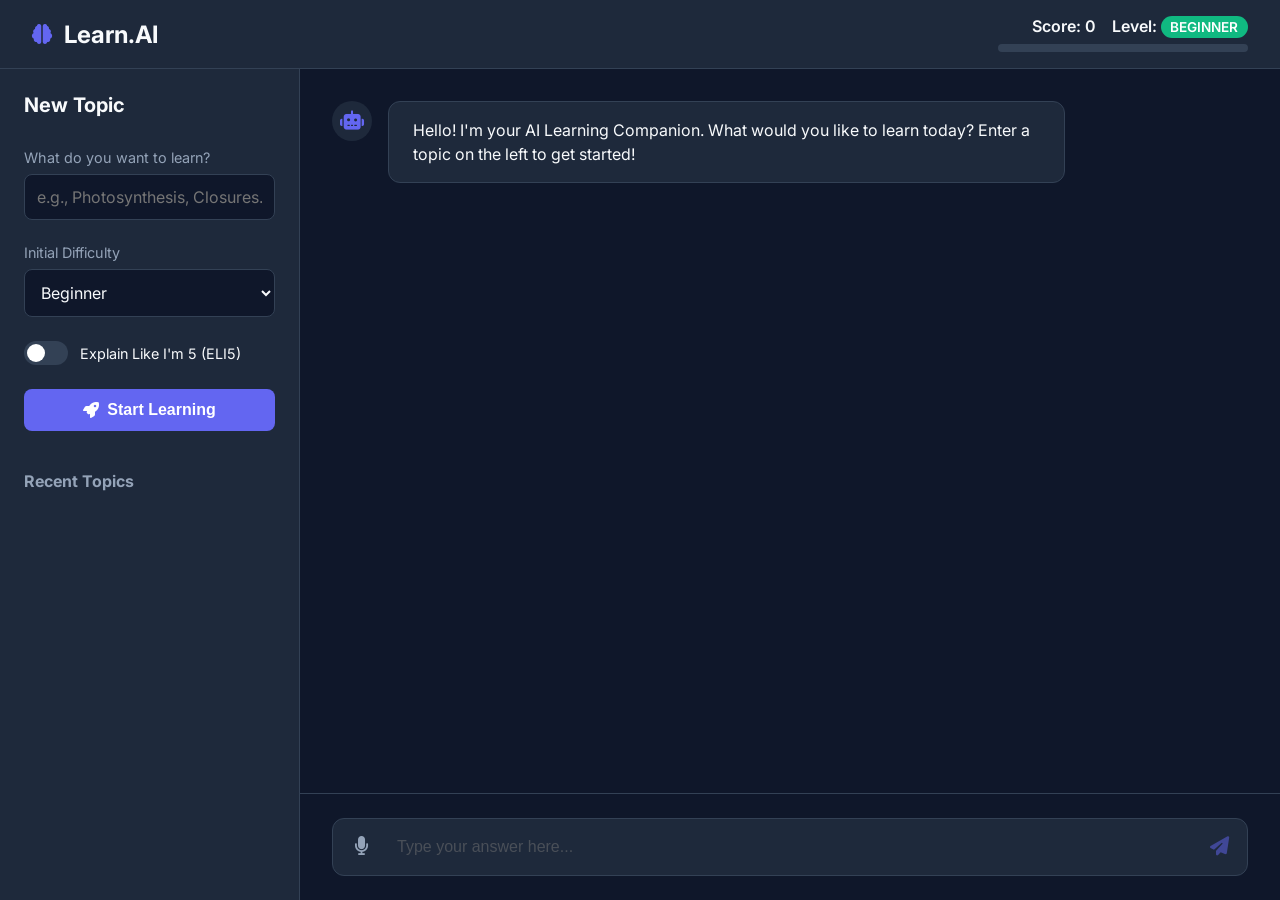
==== public/index.html @ 270e23f8 "Configure Firebase hosting and add public directory" ====
<!DOCTYPE html>
<html lang="en">
<head>
    <meta charset="UTF-8">
    <meta name="viewport" content="width=device-width, initial-scale=1.0">
    <title>AI Learning Companion</title>
    <link rel="stylesheet" href="style.css">
    <link rel="preconnect" href="https://fonts.googleapis.com">
    <link rel="preconnect" href="https://fonts.gstatic.com" crossorigin>
    <link href="https://fonts.googleapis.com/css2?family=Inter:wght@400;500;600;700&display=swap" rel="stylesheet">
    <!-- Use FontAwesome for icons -->
    <link rel="stylesheet" href="https://cdnjs.cloudflare.com/ajax/libs/font-awesome/6.4.0/css/all.min.css">
</head>
<body>
    <div class="app-container">
        <!-- Header -->
        <header class="app-header">
            <div class="logo">
                <i class="fa-solid fa-brain"></i>
                <h1>Learn.AI</h1>
            </div>
            <div class="score-container">
                <div class="score-info">
                    <span>Score: <span id="user-score">0</span></span>
                    <span>Level: <span id="user-level" class="level-badge beginner">Beginner</span></span>
                </div>
                <div class="progress-bar-bg" aria-label="Learning Progress" role="progressbar" aria-valuenow="0" aria-valuemin="0" aria-valuemax="100">
                    <div class="progress-bar-fill" id="progress-bar"></div>
                </div>
            </div>
        </header>

        <!-- Main Layout -->
        <div class="main-content">
            <!-- Sidebar / Settings -->
            <aside class="sidebar">
                <h2>New Topic</h2>
                <div class="input-group">
                    <label for="topic-input">What do you want to learn?</label>
                    <input type="text" id="topic-input" placeholder="e.g., Photosynthesis, Closures..." aria-label="Topic to learn">
                </div>
                
                <div class="input-group">
                    <label for="difficulty-select">Initial Difficulty</label>
                    <select id="difficulty-select" aria-label="Select difficulty level">
                        <option value="beginner">Beginner</option>
                        <option value="intermediate">Intermediate</option>
                        <option value="advanced">Advanced</option>
                    </select>
                </div>

                <div class="toggle-group">
                    <label class="switch" aria-label="Toggle Explain Like I'm 5">
                        <input type="checkbox" id="eli5-toggle">
                        <span class="slider round"></span>
                    </label>
                    <span>Explain Like I'm 5 (ELI5)</span>
                </div>

                <button id="start-learning-btn" class="primary-btn">
                    <i class="fa-solid fa-rocket"></i> Start Learning
                </button>
                
                <div class="history-section">
                    <h3>Recent Topics</h3>
                    <ul id="history-list">
                        <!-- History items injected here -->
                    </ul>
                </div>
            </aside>

            <!-- Chat Interface -->
            <main class="chat-container">
                <div class="chat-messages" id="chat-messages" aria-live="polite">
                    <!-- Welcome Message -->
                    <div class="message ai-message">
                        <div class="avatar"><i class="fa-solid fa-robot"></i></div>
                        <div class="message-content">
                            <p>Hello! I'm your AI Learning Companion. What would you like to learn today? Enter a topic on the left to get started!</p>
                        </div>
                    </div>
                </div>

                <!-- Input Area -->
                <div class="chat-input-area">
                    <div class="input-wrapper">
                        <button id="mic-btn" class="icon-btn" aria-label="Voice Input">
                            <i class="fa-solid fa-microphone"></i>
                        </button>
                        <input type="text" id="chat-input" placeholder="Type your answer here..." aria-label="Type your answer" disabled>
                        <button id="send-btn" class="icon-btn send-btn" aria-label="Send Message" disabled>
                            <i class="fa-solid fa-paper-plane"></i>
                        </button>
                    </div>
                    <div id="voice-status" class="voice-status hidden">Listening...</div>
                </div>
            </main>
        </div>
    </div>

    <script src="script.js"></script>
</body>
</html>
---- public/style.css ----
/* --- CSS Variables & Theme --- */
:root {
    --bg-color: #0f172a;
    --sidebar-bg: #1e293b;
    --chat-bg: #0f172a;
    --text-color: #f8fafc;
    --text-muted: #94a3b8;
    --accent-color: #6366f1;
    --accent-hover: #4f46e5;
    --border-color: #334155;
    
    --ai-msg-bg: #1e293b;
    --user-msg-bg: #6366f1;
    
    --success-color: #10b981;
    --warning-color: #f59e0b;
    --danger-color: #ef4444;

    --font-main: 'Inter', sans-serif;
    --border-radius: 12px;
}

/* --- Resets & Global --- */
* {
    box-sizing: border-box;
    margin: 0;
    padding: 0;
}

body {
    font-family: var(--font-main);
    background-color: var(--bg-color);
    color: var(--text-color);
    height: 100vh;
    display: flex;
    flex-direction: column;
    overflow: hidden;
}

/* --- Layout --- */
.app-container {
    display: flex;
    flex-direction: column;
    height: 100%;
}

.app-header {
    display: flex;
    justify-content: space-between;
    align-items: center;
    padding: 1rem 2rem;
    background-color: var(--sidebar-bg);
    border-bottom: 1px solid var(--border-color);
}

.logo {
    display: flex;
    align-items: center;
    gap: 0.75rem;
    color: var(--accent-color);
    font-size: 1.25rem;
}

.logo h1 {
    font-size: 1.5rem;
    font-weight: 700;
    color: var(--text-color);
}

/* --- Score & Progress --- */
.score-container {
    display: flex;
    flex-direction: column;
    align-items: flex-end;
    gap: 0.5rem;
    min-width: 250px;
}

.score-info {
    display: flex;
    gap: 1rem;
    font-weight: 600;
}

.level-badge {
    padding: 0.2rem 0.6rem;
    border-radius: 20px;
    font-size: 0.85rem;
    text-transform: uppercase;
}
.level-badge.beginner { background-color: var(--success-color); color: #fff; }
.level-badge.intermediate { background-color: var(--warning-color); color: #fff; }
.level-badge.advanced { background-color: var(--danger-color); color: #fff; }

.progress-bar-bg {
    width: 100%;
    height: 8px;
    background-color: var(--border-color);
    border-radius: 4px;
    overflow: hidden;
}

.progress-bar-fill {
    height: 100%;
    background-color: var(--accent-color);
    width: 0%;
    transition: width 0.5s ease-in-out;
}

/* --- Main Content --- */
.main-content {
    display: flex;
    flex: 1;
    overflow: hidden;
}

/* --- Sidebar --- */
.sidebar {
    width: 300px;
    background-color: var(--sidebar-bg);
    padding: 1.5rem;
    border-right: 1px solid var(--border-color);
    display: flex;
    flex-direction: column;
    gap: 1.5rem;
    overflow-y: auto;
}

.sidebar h2 {
    font-size: 1.25rem;
    margin-bottom: 0.5rem;
}

.input-group {
    display: flex;
    flex-direction: column;
    gap: 0.5rem;
}

.input-group label {
    font-size: 0.9rem;
    color: var(--text-muted);
}

.input-group input, .input-group select {
    padding: 0.75rem;
    border-radius: 8px;
    border: 1px solid var(--border-color);
    background-color: var(--bg-color);
    color: var(--text-color);
    font-family: inherit;
    font-size: 1rem;
}

.input-group input:focus, .input-group select:focus {
    outline: none;
    border-color: var(--accent-color);
    box-shadow: 0 0 0 2px rgba(99, 102, 241, 0.2);
}

/* Toggle Switch */
.toggle-group {
    display: flex;
    align-items: center;
    gap: 0.75rem;
    font-size: 0.9rem;
}
.switch {
    position: relative;
    display: inline-block;
    width: 44px;
    height: 24px;
}
.switch input {
    opacity: 0;
    width: 0;
    height: 0;
}
.slider {
    position: absolute;
    cursor: pointer;
    top: 0; left: 0; right: 0; bottom: 0;
    background-color: var(--border-color);
    transition: .4s;
}
.slider:before {
    position: absolute;
    content: "";
    height: 18px;
    width: 18px;
    left: 3px;
    bottom: 3px;
    background-color: white;
    transition: .4s;
}
input:checked + .slider {
    background-color: var(--accent-color);
}
input:checked + .slider:before {
    transform: translateX(20px);
}
.slider.round { border-radius: 24px; }
.slider.round:before { border-radius: 50%; }

.primary-btn {
    padding: 0.75rem;
    border: none;
    border-radius: 8px;
    background-color: var(--accent-color);
    color: white;
    font-weight: 600;
    font-size: 1rem;
    cursor: pointer;
    transition: background-color 0.2s;
    display: flex;
    justify-content: center;
    align-items: center;
    gap: 0.5rem;
}

.primary-btn:hover {
    background-color: var(--accent-hover);
}

.history-section h3 {
    font-size: 1rem;
    color: var(--text-muted);
    margin-bottom: 0.5rem;
    margin-top: 1rem;
}
#history-list {
    list-style: none;
    display: flex;
    flex-direction: column;
    gap: 0.5rem;
}
.history-item {
    padding: 0.5rem;
    background-color: var(--bg-color);
    border-radius: 6px;
    font-size: 0.9rem;
    cursor: pointer;
    border: 1px solid transparent;
    transition: border-color 0.2s;
}
.history-item:hover {
    border-color: var(--accent-color);
}

/* --- Chat Container --- */
.chat-container {
    flex: 1;
    display: flex;
    flex-direction: column;
    background-color: var(--chat-bg);
}

.chat-messages {
    flex: 1;
    padding: 2rem;
    overflow-y: auto;
    display: flex;
    flex-direction: column;
    gap: 1.5rem;
}

.message {
    display: flex;
    gap: 1rem;
    max-width: 80%;
    animation: fadeIn 0.3s ease-out;
}

@keyframes fadeIn {
    from { opacity: 0; transform: translateY(10px); }
    to { opacity: 1; transform: translateY(0); }
}

.message.user-message {
    align-self: flex-end;
    flex-direction: row-reverse;
}

.avatar {
    width: 40px;
    height: 40px;
    border-radius: 50%;
    background-color: var(--sidebar-bg);
    display: flex;
    align-items: center;
    justify-content: center;
    font-size: 1.2rem;
    flex-shrink: 0;
}
.ai-message .avatar { color: var(--accent-color); }
.user-message .avatar { background-color: var(--accent-color); color: white; }

.message-content {
    background-color: var(--ai-msg-bg);
    padding: 1rem 1.5rem;
    border-radius: var(--border-radius);
    line-height: 1.5;
    position: relative;
    border: 1px solid var(--border-color);
}

.user-message .message-content {
    background-color: var(--user-msg-bg);
    border-color: transparent;
}

.message-content p { margin-bottom: 0.75rem; }
.message-content p:last-child { margin-bottom: 0; }
.message-content ul, .message-content ol { margin-left: 1.5rem; margin-bottom: 0.75rem; }
.message-content h3, .message-content h4 { margin-top: 1rem; margin-bottom: 0.5rem; color: #fff; }

.quiz-block {
    background-color: rgba(99, 102, 241, 0.1);
    border: 1px solid var(--accent-color);
    padding: 1rem;
    border-radius: 8px;
    margin-top: 1rem;
}
.quiz-block h4 { color: var(--accent-color); margin-top: 0;}

/* Typing Indicator */
.typing-indicator {
    display: flex;
    gap: 0.3rem;
    padding: 0.5rem 0;
}
.dot {
    width: 8px;
    height: 8px;
    background-color: var(--text-muted);
    border-radius: 50%;
    animation: bounce 1.4s infinite ease-in-out both;
}
.dot:nth-child(1) { animation-delay: -0.32s; }
.dot:nth-child(2) { animation-delay: -0.16s; }
@keyframes bounce {
    0%, 80%, 100% { transform: scale(0); }
    40% { transform: scale(1); }
}

/* --- Input Area --- */
.chat-input-area {
    padding: 1.5rem 2rem;
    background-color: var(--chat-bg);
    border-top: 1px solid var(--border-color);
}

.input-wrapper {
    display: flex;
    gap: 0.5rem;
    background-color: var(--sidebar-bg);
    padding: 0.5rem;
    border-radius: 12px;
    border: 1px solid var(--border-color);
    align-items: center;
}

.input-wrapper:focus-within {
    border-color: var(--accent-color);
    box-shadow: 0 0 0 2px rgba(99, 102, 241, 0.2);
}

#chat-input {
    flex: 1;
    background: transparent;
    border: none;
    color: var(--text-color);
    font-size: 1rem;
    padding: 0.5rem;
}
#chat-input:focus { outline: none; }
#chat-input:disabled { opacity: 0.5; cursor: not-allowed; }

.icon-btn {
    background: transparent;
    border: none;
    color: var(--text-muted);
    width: 40px;
    height: 40px;
    border-radius: 8px;
    cursor: pointer;
    font-size: 1.2rem;
    display: flex;
    align-items: center;
    justify-content: center;
    transition: all 0.2s;
}
.icon-btn:hover:not(:disabled) {
    background-color: var(--bg-color);
    color: var(--text-color);
}
.icon-btn:disabled {
    opacity: 0.5;
    cursor: not-allowed;
}
.send-btn { color: var(--accent-color); }
.send-btn:hover:not(:disabled) { background-color: var(--accent-color); color: white; }

.voice-status {
    font-size: 0.8rem;
    color: var(--accent-color);
    margin-top: 0.5rem;
    text-align: center;
}
.hidden { display: none; }
.recording { color: var(--danger-color) !important; animation: pulse 1.5s infinite; }
@keyframes pulse {
    0% { transform: scale(1); }
    50% { transform: scale(1.1); }
    100% { transform: scale(1); }
}

/* Responsiveness */
@media (max-width: 768px) {
    .app-container { flex-direction: column; }
    .main-content { flex-direction: column; }
    .sidebar { width: 100%; border-right: none; border-bottom: 1px solid var(--border-color); max-height: 40vh; }
    .app-header { flex-direction: column; gap: 1rem; align-items: flex-start; }
    .score-container { align-items: flex-start; width: 100%; }
}
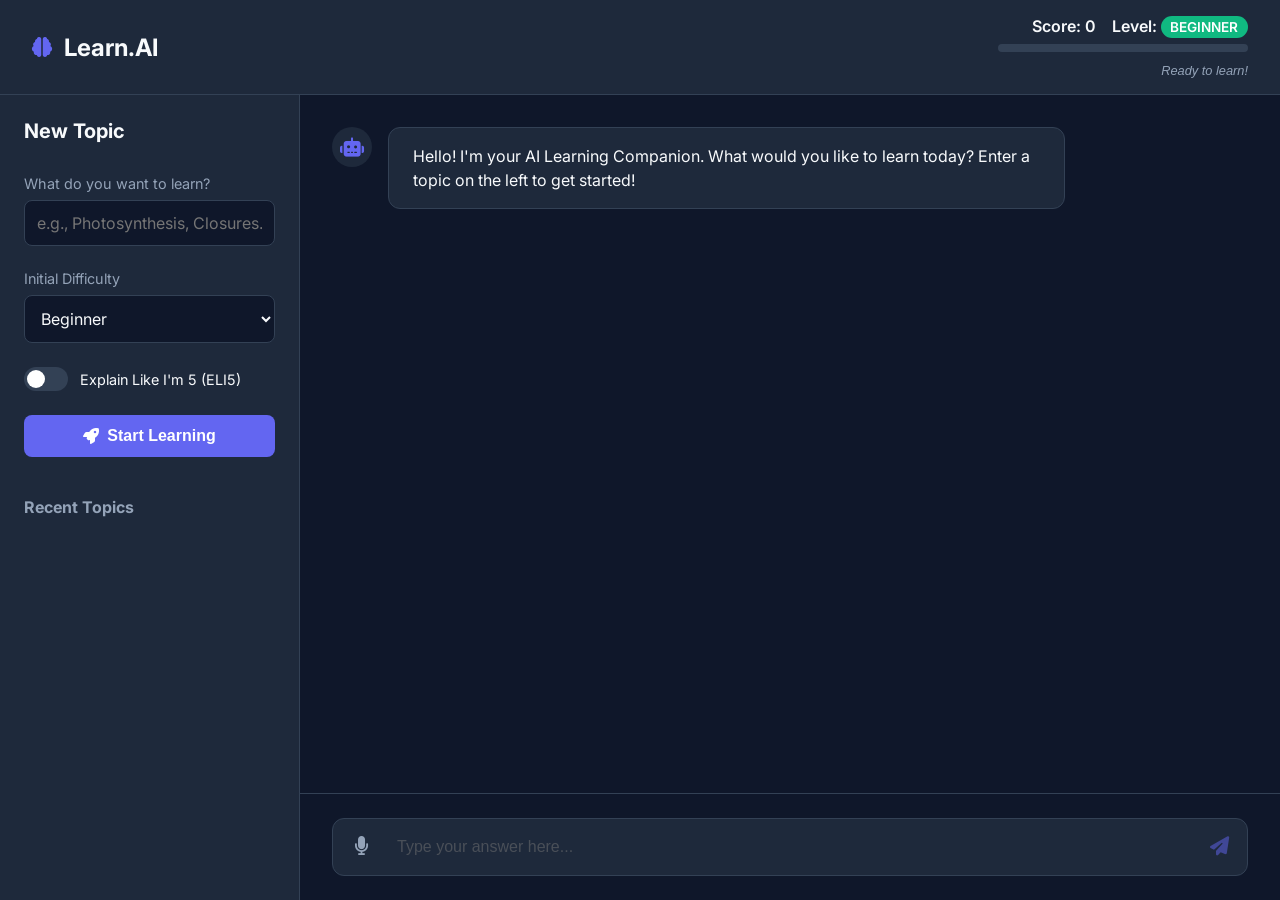
==== commit cba10e39: "more additional changes" ====
--- a/public/index.html
+++ b/public/index.html
@@ -27,6 +27,7 @@
                 <div class="progress-bar-bg" aria-label="Learning Progress" role="progressbar" aria-valuenow="0" aria-valuemin="0" aria-valuemax="100">
                     <div class="progress-bar-fill" id="progress-bar"></div>
                 </div>
+                <div id="score-feedback" class="score-feedback">Ready to learn!</div>
             </div>
         </header>
 
@@ -50,14 +51,14 @@
                 </div>
 
                 <div class="toggle-group">
-                    <label class="switch" aria-label="Toggle Explain Like I'm 5">
-                        <input type="checkbox" id="eli5-toggle">
+                    <label class="switch">
+                        <input type="checkbox" id="eli5-toggle" aria-label="Toggle Explain Like I'm 5">
                         <span class="slider round"></span>
                     </label>
                     <span>Explain Like I'm 5 (ELI5)</span>
                 </div>
 
-                <button id="start-learning-btn" class="primary-btn">
+                <button id="start-learning-btn" class="primary-btn" aria-label="Start Learning">
                     <i class="fa-solid fa-rocket"></i> Start Learning
                 </button>
                 
--- a/public/style.css
+++ b/public/style.css
@@ -107,6 +107,26 @@
     transition: width 0.5s ease-in-out;
 }
 
+.score-feedback {
+    font-size: 0.8rem;
+    color: var(--text-muted);
+    margin-top: 0.2rem;
+    font-style: italic;
+    transition: color 0.3s;
+}
+.score-feedback.positive { color: var(--success-color); }
+.score-feedback.warning { color: var(--warning-color); }
+
+@keyframes scorePop {
+    0% { transform: scale(1); color: var(--text-color); }
+    50% { transform: scale(1.5); color: var(--success-color); }
+    100% { transform: scale(1); color: var(--text-color); }
+}
+.score-pop {
+    animation: scorePop 0.6s ease-out;
+    display: inline-block;
+}
+
 /* --- Main Content --- */
 .main-content {
     display: flex;
@@ -423,3 +443,19 @@
     .app-header { flex-direction: column; gap: 1rem; align-items: flex-start; }
     .score-container { align-items: flex-start; width: 100%; }
 }
+
+/* --- Accessibility & Focus Styles --- */
+:focus-visible {
+    outline: 2px solid var(--text-color);
+    outline-offset: 2px;
+}
+
+.switch input:focus-visible + .slider {
+    outline: 2px solid var(--text-color);
+    outline-offset: 2px;
+}
+
+.history-item:focus-visible {
+    border-color: var(--accent-color);
+    background-color: rgba(99, 102, 241, 0.1);
+}
